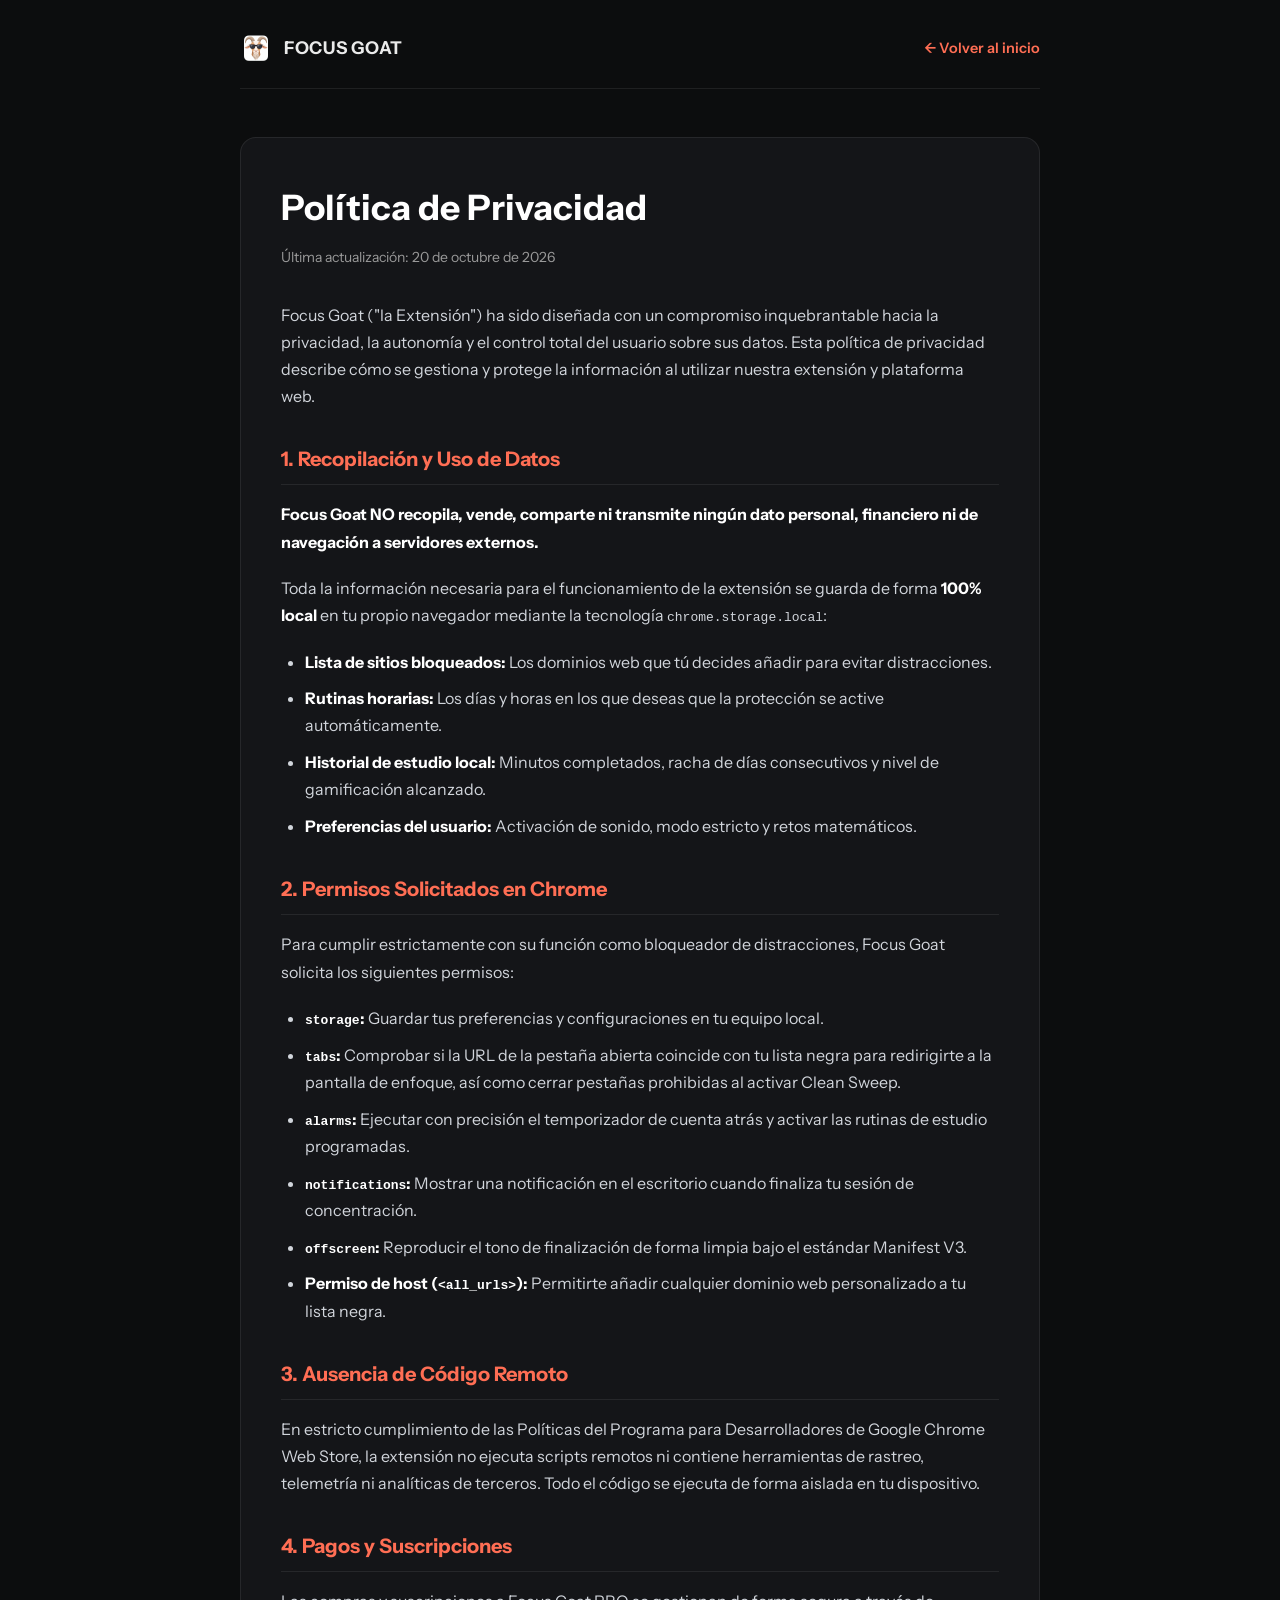
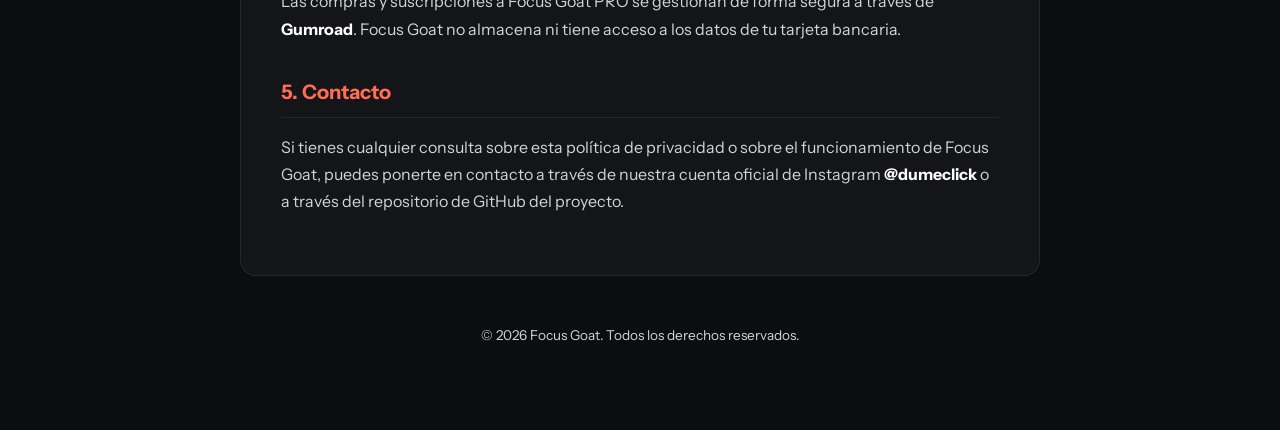
==== privacy.html @ 3cc32886 "feat: initial commit for Focus Goat landing page and Netlify deployment" ====
<!DOCTYPE html>
<html lang="es">
<head>
  <meta charset="UTF-8">
  <meta name="viewport" content="width=device-width, initial-scale=1.0">
  <title>Política de Privacidad — Focus Goat</title>
  <meta name="description" content="Política de privacidad oficial de Focus Goat.">

  <!-- Fuentes tipográficas -->
  <link rel="preconnect" href="https://fonts.googleapis.com">
  <link rel="preconnect" href="https://fonts.gstatic.com" crossorigin>
  <link rel="stylesheet" href="https://fonts.googleapis.com/css2?family=Instrument+Sans:wght@400;500;600;700&family=Newsreader:ital,wght@1,400&display=swap">
  <link rel="icon" type="image/png" href="media/logo.png">

  <style>
    :root {
      --bg: #0c0d0e;
      --card-bg: #141518;
      --border: rgba(255, 255, 255, 0.08);
      --text: #eaeaea;
      --text-muted: #999;
      --accent: #ff6e54;
      --font-body: 'Instrument Sans', -apple-system, BlinkMacSystemFont, sans-serif;
      --font-serif: 'Newsreader', serif;
    }

    * {
      box-sizing: border-box;
      margin: 0;
      padding: 0;
    }

    body {
      background-color: var(--bg);
      color: var(--text);
      font-family: var(--font-body);
      line-height: 1.7;
      padding: 2rem 1rem 4rem;
    }

    .container {
      max-width: 800px;
      margin: 0 auto;
    }

    .header-nav {
      display: flex;
      align-items: center;
      justify-content: space-between;
      margin-bottom: 3rem;
      padding-bottom: 1.5rem;
      border-bottom: 1px solid var(--border);
    }

    .brand {
      display: flex;
      align-items: center;
      gap: 0.75rem;
      text-decoration: none;
      color: var(--text);
      font-weight: 700;
      font-size: 1.1rem;
      letter-spacing: 0.04em;
    }

    .brand img {
      width: 32px;
      height: 32px;
      object-fit: contain;
    }

    .btn-back {
      color: var(--accent);
      text-decoration: none;
      font-size: 0.9rem;
      font-weight: 600;
      display: inline-flex;
      align-items: center;
      gap: 0.35rem;
      transition: opacity 0.2s ease;
    }

    .btn-back:hover {
      opacity: 0.8;
    }

    .privacy-card {
      background: var(--card-bg);
      border: 1px solid var(--border);
      border-radius: 16px;
      padding: 2.5rem;
    }

    @media (max-width: 600px) {
      .privacy-card {
        padding: 1.5rem;
      }
    }

    h1 {
      font-size: 2.2rem;
      font-weight: 700;
      margin-bottom: 0.5rem;
      color: #fff;
    }

    .last-updated {
      color: var(--text-muted);
      font-size: 0.875rem;
      margin-bottom: 2rem;
      display: block;
    }

    h2 {
      font-size: 1.25rem;
      margin: 2rem 0 1rem;
      color: var(--accent);
      border-bottom: 1px solid var(--border);
      padding-bottom: 0.5rem;
    }

    p {
      margin-bottom: 1.2rem;
      color: #d1d5db;
    }

    ul {
      margin-bottom: 1.5rem;
      padding-left: 1.5rem;
    }

    li {
      margin-bottom: 0.6rem;
      color: #d1d5db;
    }

    strong {
      color: #fff;
    }

    .footer {
      text-align: center;
      margin-top: 3rem;
      color: var(--text-muted);
      font-size: 0.85rem;
    }
  </style>
</head>
<body>

  <div class="container">
    <header class="header-nav">
      <a href="index.html" class="brand">
        <img src="media/logo.png" alt="Focus Goat Logo">
        <span>FOCUS GOAT</span>
      </a>
      <a href="index.html" class="btn-back">← Volver al inicio</a>
    </header>

    <main class="privacy-card">
      <h1>Política de Privacidad</h1>
      <span class="last-updated">Última actualización: 20 de octubre de 2026</span>

      <p>Focus Goat ("la Extensión") ha sido diseñada con un compromiso inquebrantable hacia la privacidad, la autonomía y el control total del usuario sobre sus datos. Esta política de privacidad describe cómo se gestiona y protege la información al utilizar nuestra extensión y plataforma web.</p>

      <h2>1. Recopilación y Uso de Datos</h2>
      <p><strong>Focus Goat NO recopila, vende, comparte ni transmite ningún dato personal, financiero ni de navegación a servidores externos.</strong></p>
      <p>Toda la información necesaria para el funcionamiento de la extensión se guarda de forma <strong>100% local</strong> en tu propio navegador mediante la tecnología <code>chrome.storage.local</code>:</p>
      <ul>
        <li><strong>Lista de sitios bloqueados:</strong> Los dominios web que tú decides añadir para evitar distracciones.</li>
        <li><strong>Rutinas horarias:</strong> Los días y horas en los que deseas que la protección se active automáticamente.</li>
        <li><strong>Historial de estudio local:</strong> Minutos completados, racha de días consecutivos y nivel de gamificación alcanzado.</li>
        <li><strong>Preferencias del usuario:</strong> Activación de sonido, modo estricto y retos matemáticos.</li>
      </ul>

      <h2>2. Permisos Solicitados en Chrome</h2>
      <p>Para cumplir estrictamente con su función como bloqueador de distracciones, Focus Goat solicita los siguientes permisos:</p>
      <ul>
        <li><strong><code>storage</code>:</strong> Guardar tus preferencias y configuraciones en tu equipo local.</li>
        <li><strong><code>tabs</code>:</strong> Comprobar si la URL de la pestaña abierta coincide con tu lista negra para redirigirte a la pantalla de enfoque, así como cerrar pestañas prohibidas al activar Clean Sweep.</li>
        <li><strong><code>alarms</code>:</strong> Ejecutar con precisión el temporizador de cuenta atrás y activar las rutinas de estudio programadas.</li>
        <li><strong><code>notifications</code>:</strong> Mostrar una notificación en el escritorio cuando finaliza tu sesión de concentración.</li>
        <li><strong><code>offscreen</code>:</strong> Reproducir el tono de finalización de forma limpia bajo el estándar Manifest V3.</li>
        <li><strong>Permiso de host (<code>&lt;all_urls&gt;</code>):</strong> Permitirte añadir cualquier dominio web personalizado a tu lista negra.</li>
      </ul>

      <h2>3. Ausencia de Código Remoto</h2>
      <p>En estricto cumplimiento de las Políticas del Programa para Desarrolladores de Google Chrome Web Store, la extensión no ejecuta scripts remotos ni contiene herramientas de rastreo, telemetría ni analíticas de terceros. Todo el código se ejecuta de forma aislada en tu dispositivo.</p>

      <h2>4. Pagos y Suscripciones</h2>
      <p>Las compras y suscripciones a Focus Goat PRO se gestionan de forma segura a través de <strong>Gumroad</strong>. Focus Goat no almacena ni tiene acceso a los datos de tu tarjeta bancaria.</p>

      <h2>5. Contacto</h2>
      <p>Si tienes cualquier consulta sobre esta política de privacidad o sobre el funcionamiento de Focus Goat, puedes ponerte en contacto a través de nuestra cuenta oficial de Instagram <strong>@dumeclick</strong> o a través del repositorio de GitHub del proyecto.</p>
    </main>

    <footer class="footer">
      <p>© 2026 Focus Goat. Todos los derechos reservados.</p>
    </footer>
  </div>

</body>
</html>
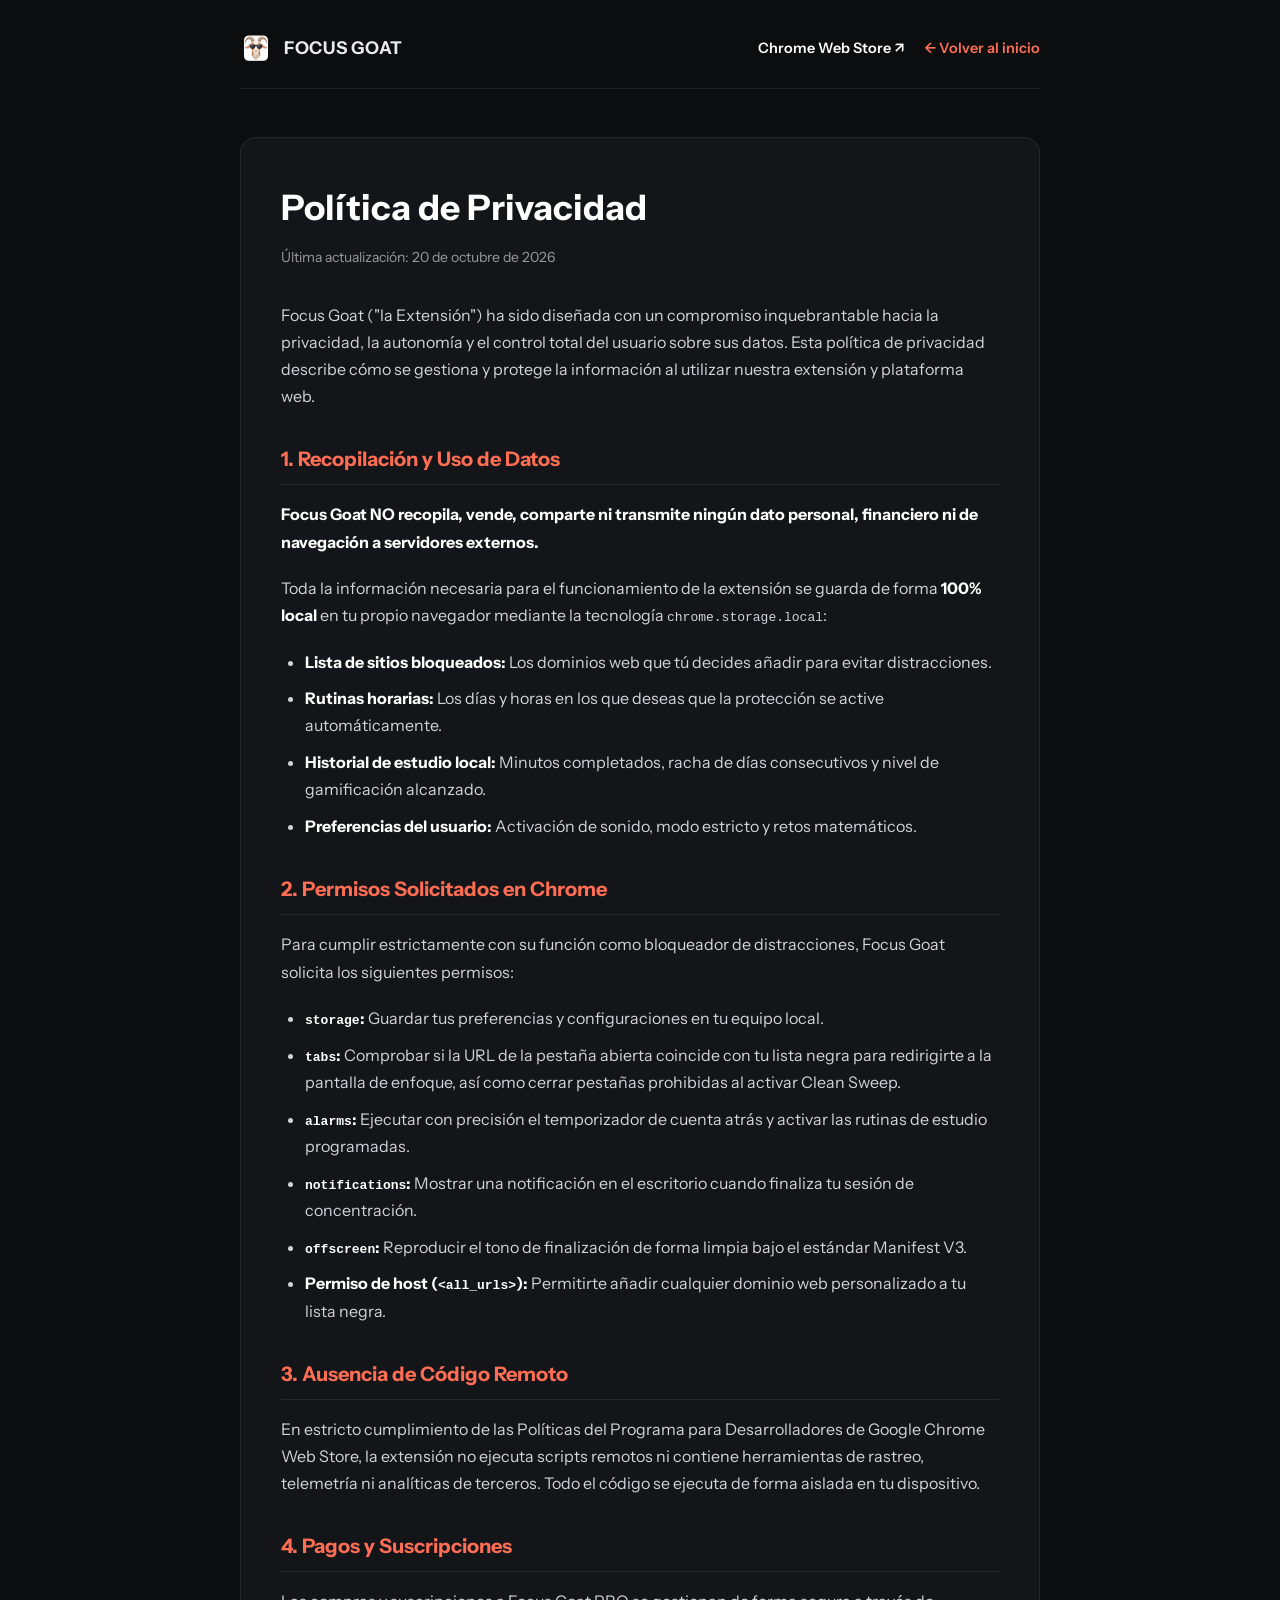
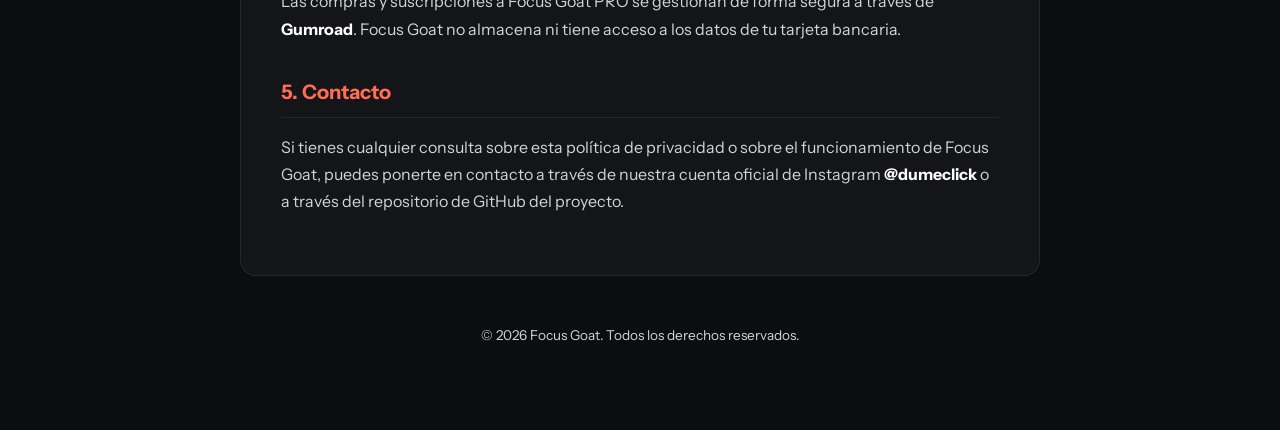
==== commit aa2809a0: "feat: actualizar enlaces a Chrome Web Store oficial tras publicacion" ====
--- a/privacy.html
+++ b/privacy.html
@@ -92,8 +92,18 @@
     }
 
     @media (max-width: 600px) {
+      body {
+        padding: 1.25rem 0.75rem 3rem;
+      }
       .privacy-card {
-        padding: 1.5rem;
+        padding: 1.5rem 1.15rem;
+        border-radius: 14px;
+      }
+      h1 {
+        font-size: 1.75rem;
+      }
+      .header-nav {
+        margin-bottom: 1.75rem;
       }
     }
 
@@ -154,7 +164,10 @@
         <img src="media/logo.png" alt="Focus Goat Logo">
         <span>FOCUS GOAT</span>
       </a>
-      <a href="index.html" class="btn-back">← Volver al inicio</a>
+      <div style="display: flex; gap: 1.25rem; align-items: center; flex-wrap: wrap;">
+        <a href="https://chromewebstore.google.com/detail/focus-goat-%E2%80%94-focus-study/lanijjkgnmknlfjnjgfflbpaadhdilmf" target="_blank" rel="noopener noreferrer" class="btn-back" style="color: #fff;">Chrome Web Store ↗</a>
+        <a href="index.html" class="btn-back">← Volver al inicio</a>
+      </div>
     </header>
 
     <main class="privacy-card">
